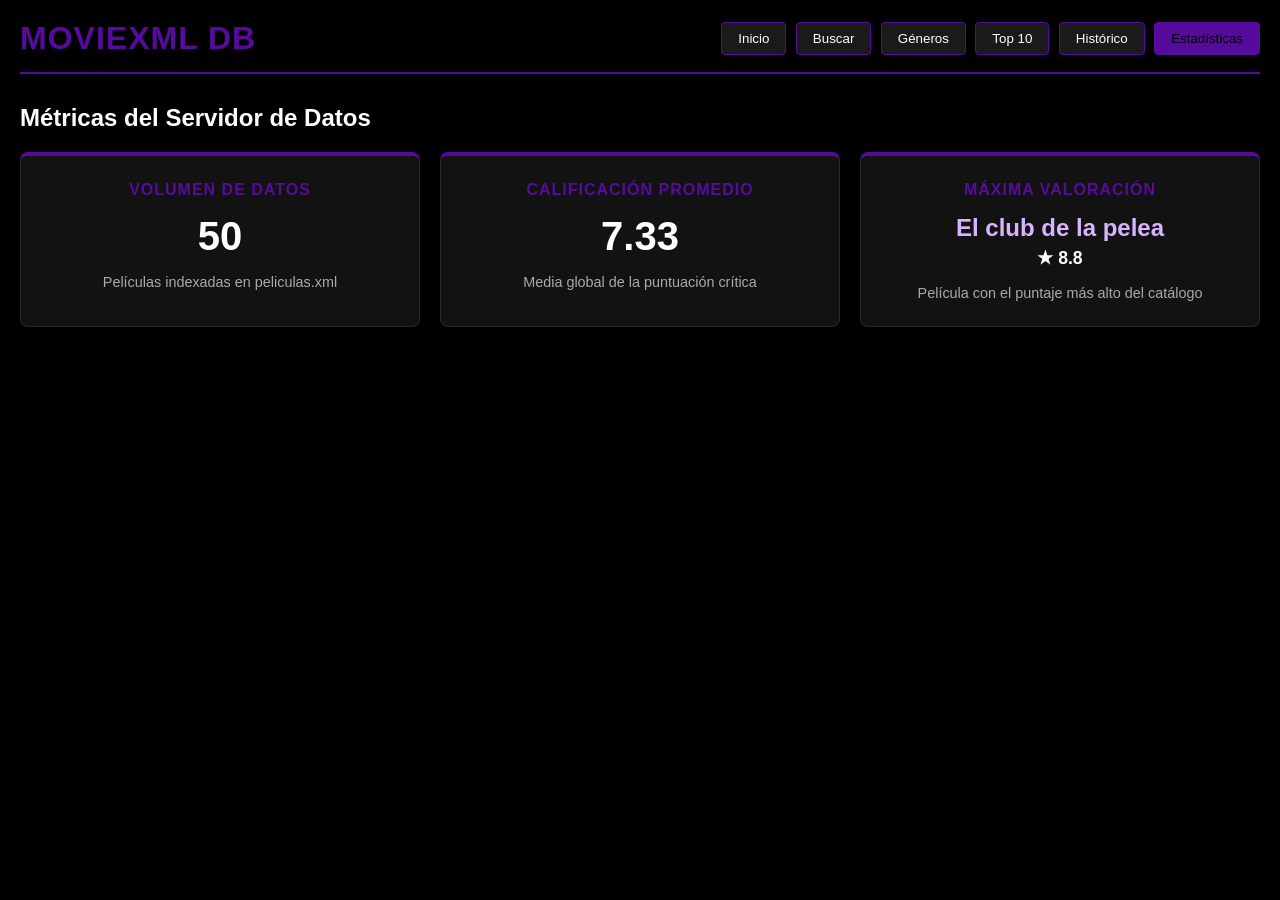
==== acerca.html @ b67cfee2 "detalle y acerca" ====
<!DOCTYPE html>
<html lang="es">
<head>
    <meta charset="UTF-8">
    <meta name="viewport" content="width=device-width, initial-scale=1.0">
    <title>XML Movie Reviews - Estadísticas</title>
    <link rel="stylesheet" href="estilo.css">
    <style>
        .grid-estadisticas {
            display: grid;
            grid-template-columns: repeat(auto-fit, minmax(280px, 1fr));
            gap: 20px;
            margin-top: 20px;
        }
        .tarjeta-metrica {
            background-color: #121212;
            border: 1px solid #2a2a2a;
            border-top: 4px solid #570b9d;
            padding: 25px;
            border-radius: 8px;
            text-align: center;
        }
        .valor-metrica {
            font-size: 2.5rem;
            font-weight: bold;
            color: #ffffff;
            margin: 15px 0;
        }
        .tarjeta-metrica h3 {
            color: #570b9d;
            margin: 0;
            text-transform: uppercase;
            font-size: 1rem;
            letter-spacing: 1px;
        }
        .descripcion-metrica {
            color: #aaa;
            font-size: 0.9rem;
        }
    </style>
</head>
<body>

    <header>
        <h1>MovieXML dB</h1>
        <nav>
            <a href="index.html"><button>Inicio</button></a>
            <a href="buscar.html"><button>Buscar</button></a>
            <a href="generos.html"><button>Géneros</button></a>
            <a href="top10.html"><button>Top 10</button></a>
            <a href="historico.html"><button>Histórico</button></a>
            <a href="acerca.html"><button style="background: #570b9d; color: black; border-color: #570b9d;">Estadísticas</button></a>
        </nav>
    </header>

    <main>
        <h2>Métricas del Servidor de Datos</h2>
        <div class="grid-estadisticas">
            
            <div class="tarjeta-metrica">
                <h3>Volumen de Datos</h3>
                <div id="total-peliculas" class="valor-metrica">...</div>
                <div class="descripcion-metrica">Películas indexadas en peliculas.xml</div>
            </div>

            <div class="tarjeta-metrica">
                <h3>Calificación Promedio</h3>
                <div id="promedio-rating" class="valor-metrica">...</div>
                <div class="descripcion-metrica">Media global de la puntuación crítica</div>
            </div>

            <div class="tarjeta-metrica">
                <h3>Máxima Valoración</h3>
                <div id="mejor-pelicula" class="valor-metrica" style="font-size: 1.5rem; color: #d8b4fe;">...</div>
                <div class="descripcion-metrica">Película con el puntaje más alto del catálogo</div>
            </div>

        </div>
    </main>

    <script>
        async function calcularMetricas() {
            try {
                const respuesta = await fetch('peliculas.xml');
                const textoXML = await respuesta.text();
                const parser = new DOMParser();
                const xml = parser.parseFromString(textoXML, "text/xml");

                const peliculas = xml.getElementsByTagName("pelicula");
                const total = peliculas.length;

                let sumaRatings = 0;
                let maxRating = -1;
                let tituloMaxRating = "";

                for (let i = 0; i < total; i++) {
                    const titulo = peliculas[i].getElementsByTagName("titulo")[0].textContent;
                    const rating = parseFloat(peliculas[i].getElementsByTagName("puntuacion_general")[0].textContent);

                    sumaRatings += rating;

                    if (rating > maxRating) {
                        maxRating = rating;
                        tituloMaxRating = titulo;
                    }
                }

                const promedio = total > 0 ? (sumaRatings / total).toFixed(2) : 0;

                document.getElementById("total-peliculas").textContent = total;
                document.getElementById("promedio-rating").textContent = promedio;
                document.getElementById("mejor-pelicula").innerHTML = `${tituloMaxRating} <br><span style='font-size: 1.1rem; color: #fff;'>★ ${maxRating}</span>`;

            } catch (error) {
                console.error(error);
            }
        }

        window.onload = calcularMetricas;
    </script>
</body>
</html>
---- estilo.css ----
body {
    font-family: 'Segoe UI', Tahoma, Geneva, Verdana, sans-serif;
    background-color: #000000; 
    color: #ffffff; 
    margin: 0;
    padding: 20px;
}

header {
    display: flex;
    justify-content: space-between;
    align-items: center;
    border-bottom: 2px solid #570b9d; 
    padding-bottom: 15px;
    margin-bottom: 30px;
}

header h1 {
    color: #570b9d; 
    margin: 0;
    font-weight: bold;
    text-transform: uppercase;
    letter-spacing: 1px;
}

nav a {
    text-decoration: none;
}

nav button {
    background: #1a1a1a; 
    color: #ffffff; 
    border: 1px solid #570b9d; 
    padding: 8px 16px;
    margin-left: 5px;
    cursor: pointer;
    border-radius: 4px;
    transition: all 0.2s ease-in-out;
}

nav button:hover {
    background: #570b9d;
    color: #000000; 
    border-color: #570b9d;
    box-shadow: 0 0 10px #570b9d; 
}

.grid-peliculas {
    display: grid;
    grid-template-columns: repeat(auto-fill, minmax(240px, 1fr));
    gap: 20px;
}

.tarjeta-pelicula {
    background-color: #121212; 
    border: 1px solid #2a2a2a;
    padding: 20px;
    border-radius: 8px;
    display: flex;
    flex-direction: column;
    justify-content: space-between;
    transition: transform 0.2s, border-color 0.2s, box-shadow 0.2s;
}

.tarjeta-pelicula:hover {
    transform: translateY(-4px);
    border-color: #570b9d;
    box-shadow: 0 4px 15px rgba(87, 11, 157, 0.3);
}

.titulo-peli {
    color: #ffffff; 
    font-size: 1.2rem;
    margin: 0 0 10px 0;
}

.info-peli {
    font-size: 0.9rem;
    color: #ccc; 
    margin: 5px 0;
}

.info-peli strong {
    color: #570b9d; 
}

.rating-peli {
    color: #d8b4fe; 
    font-weight: bold;
    margin-top: 10px;
}

.btn-ver {
    display: inline-block;
    margin-top: 15px;
    background: #1a1a1a;
    color: #ffffff;
    text-align: center;
    padding: 8px 12px;
    border: 1px solid #570b9d;
    border-radius: 4px;
    text-decoration: none;
    font-size: 0.9rem;
    transition: all 0.2s;
}

.btn-ver:hover {
    background: #570b9d;
    color: #000000;
    font-weight: bold;
}
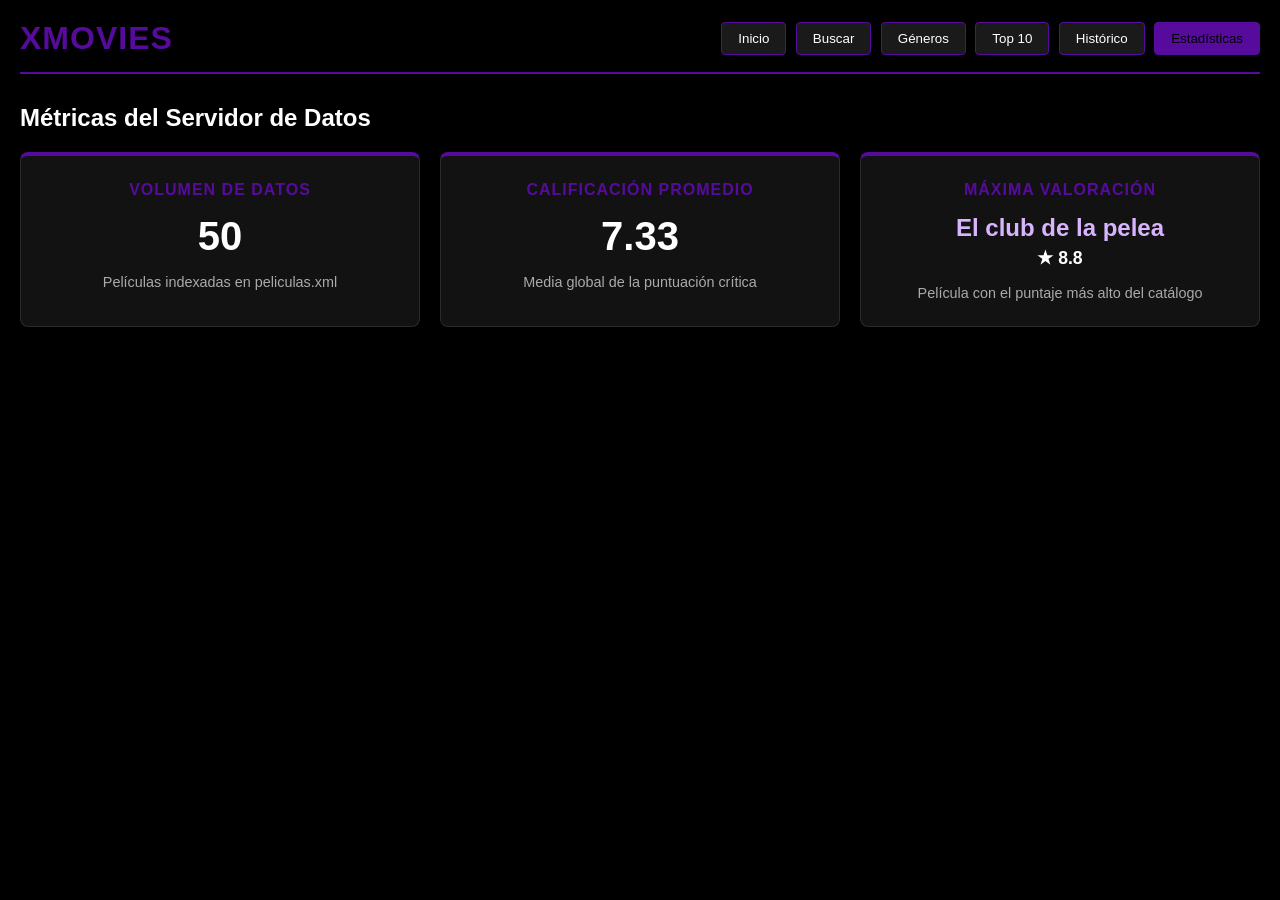
==== commit 530fca94: "nombre" ====
--- a/acerca.html
+++ b/acerca.html
@@ -42,7 +42,7 @@
 <body>
 
     <header>
-        <h1>MovieXML dB</h1>
+        <h1>XMovies</h1>
         <nav>
             <a href="index.html"><button>Inicio</button></a>
             <a href="buscar.html"><button>Buscar</button></a>
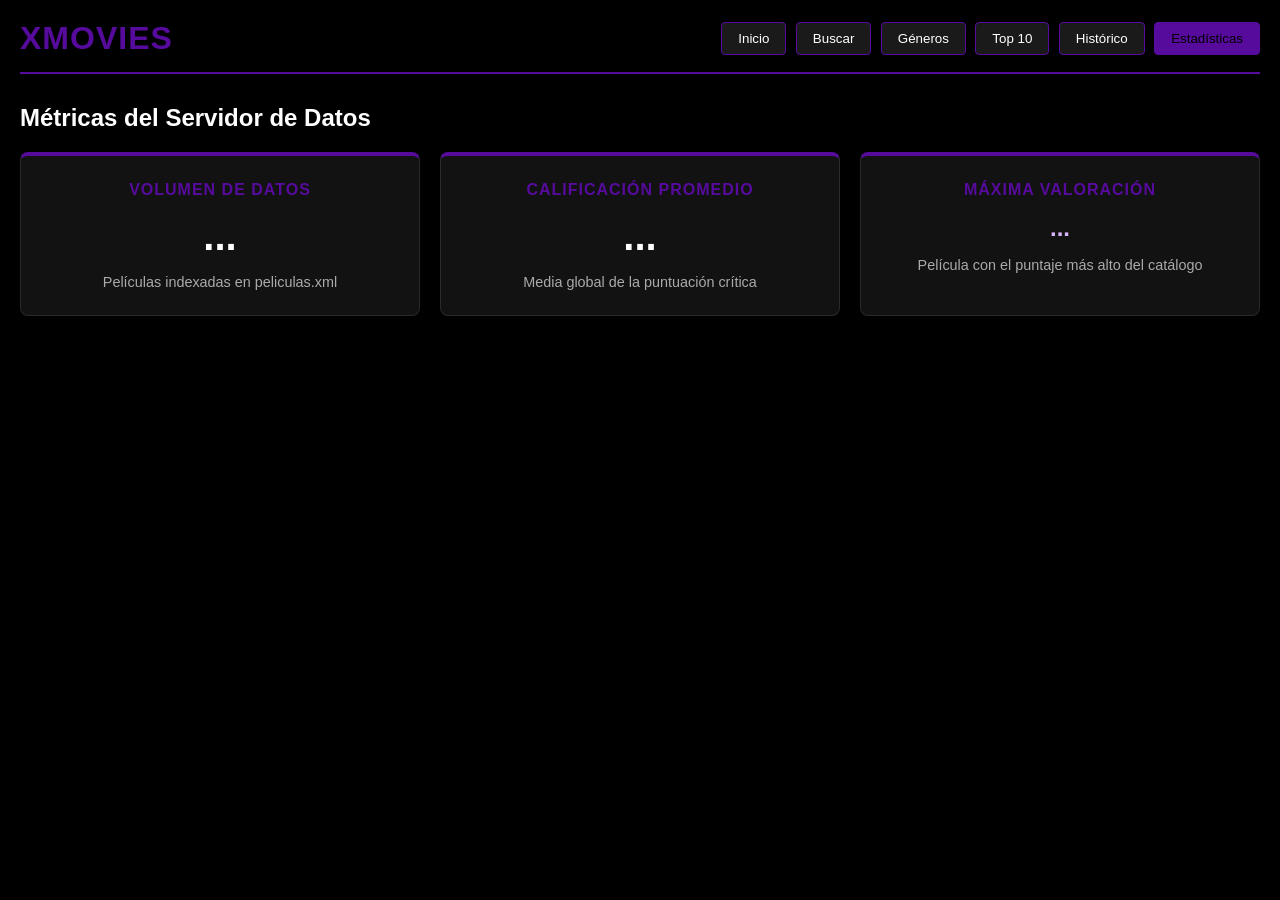
==== commit 8931fe36: "correcciones" ====
--- a/acerca.html
+++ b/acerca.html
@@ -77,46 +77,5 @@
 
         </div>
     </main>
-
-    <script>
-        async function calcularMetricas() {
-            try {
-                const respuesta = await fetch('peliculas.xml');
-                const textoXML = await respuesta.text();
-                const parser = new DOMParser();
-                const xml = parser.parseFromString(textoXML, "text/xml");
-
-                const peliculas = xml.getElementsByTagName("pelicula");
-                const total = peliculas.length;
-
-                let sumaRatings = 0;
-                let maxRating = -1;
-                let tituloMaxRating = "";
-
-                for (let i = 0; i < total; i++) {
-                    const titulo = peliculas[i].getElementsByTagName("titulo")[0].textContent;
-                    const rating = parseFloat(peliculas[i].getElementsByTagName("puntuacion_general")[0].textContent);
-
-                    sumaRatings += rating;
-
-                    if (rating > maxRating) {
-                        maxRating = rating;
-                        tituloMaxRating = titulo;
-                    }
-                }
-
-                const promedio = total > 0 ? (sumaRatings / total).toFixed(2) : 0;
-
-                document.getElementById("total-peliculas").textContent = total;
-                document.getElementById("promedio-rating").textContent = promedio;
-                document.getElementById("mejor-pelicula").innerHTML = `${tituloMaxRating} <br><span style='font-size: 1.1rem; color: #fff;'>★ ${maxRating}</span>`;
-
-            } catch (error) {
-                console.error(error);
-            }
-        }
-
-        window.onload = calcularMetricas;
-    </script>
 </body>
 </html>
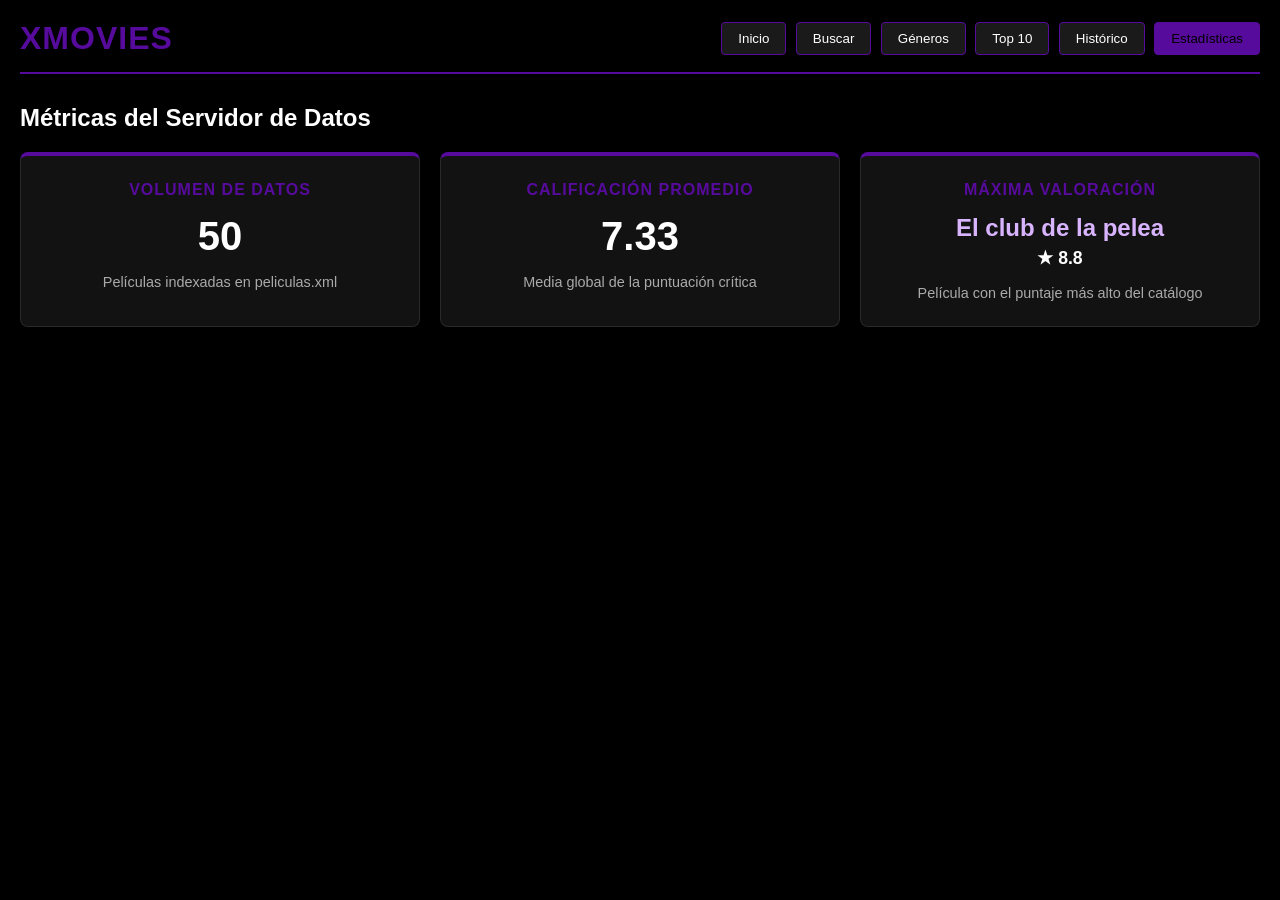
==== commit f3d82d80: "carteles" ====
--- a/acerca.html
+++ b/acerca.html
@@ -3,7 +3,7 @@
 <head>
     <meta charset="UTF-8">
     <meta name="viewport" content="width=device-width, initial-scale=1.0">
-    <title>XML Movie Reviews - Estadísticas</title>
+    <title>XMovies - Estadísticas</title>
     <link rel="stylesheet" href="estilo.css">
     <style>
         .grid-estadisticas {
@@ -77,5 +77,7 @@
 
         </div>
     </main>
+    <script src="cerebro.js"></script>
+    <script>window.onload = calcularMetricas;</script>
 </body>
 </html>
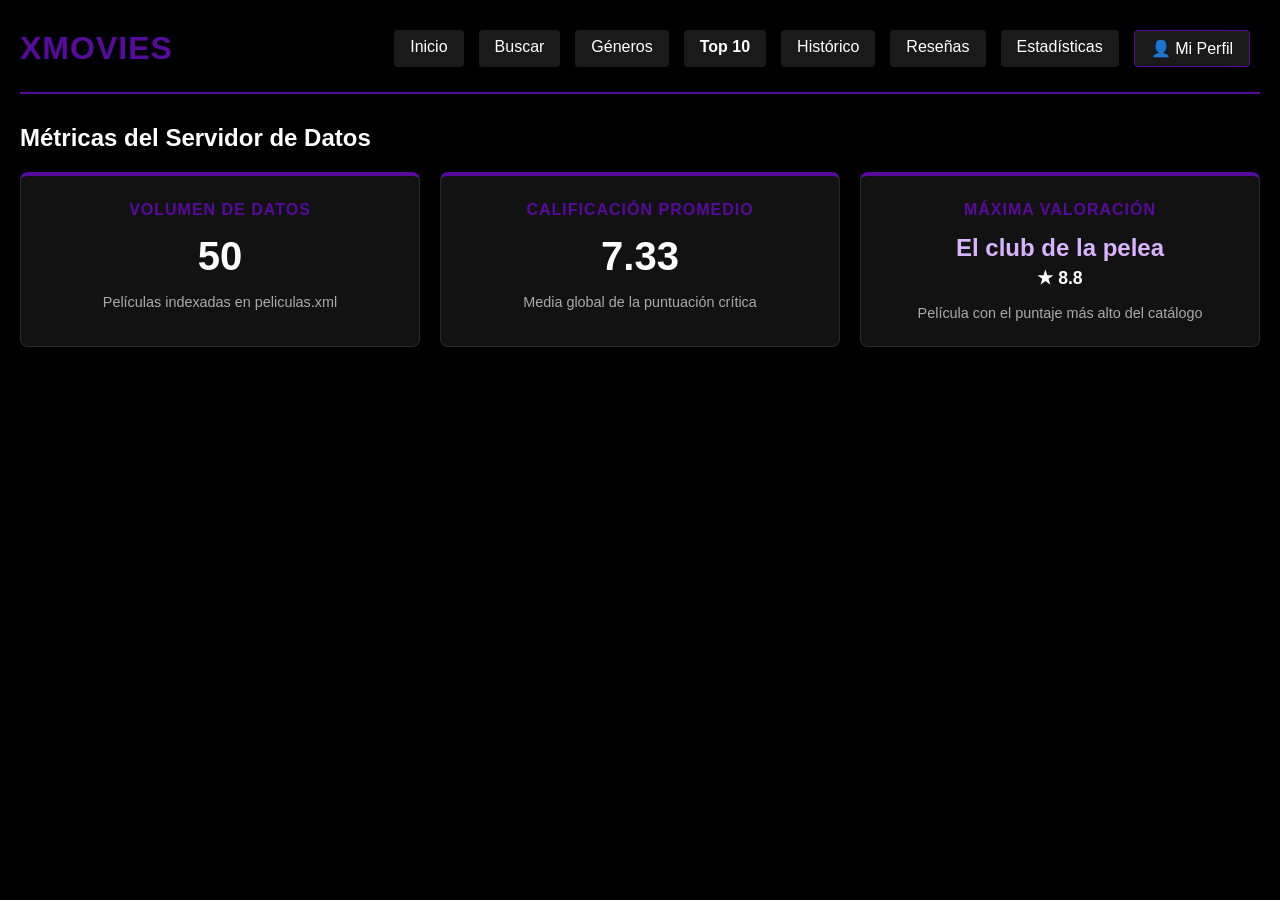
==== commit 091343f8: "Últimas correcciones" ====
--- a/acerca.html
+++ b/acerca.html
@@ -43,13 +43,15 @@
 
     <header>
         <h1>XMovies</h1>
-        <nav>
-            <a href="index.html"><button>Inicio</button></a>
-            <a href="buscar.html"><button>Buscar</button></a>
-            <a href="generos.html"><button>Géneros</button></a>
-            <a href="top10.html"><button>Top 10</button></a>
-            <a href="historico.html"><button>Histórico</button></a>
-            <a href="acerca.html"><button style="background: #570b9d; color: black; border-color: #570b9d;">Estadísticas</button></a>
+        <nav style="display: flex; gap: 15px; justify-content: flex-end; padding: 10px;">
+            <a href="index.html" style="color: white; text-decoration: none; padding: 8px 16px; background-color: #1a1a1a; border-radius: 4px;">Inicio</a>
+            <a href="buscar.html" style="color: white; text-decoration: none; padding: 8px 16px; background-color: #1a1a1a; border-radius: 4px;">Buscar</a>
+            <a href="generos.html" style="color: white; text-decoration: none; padding: 8px 16px; background-color: #1a1a1a; border-radius: 4px;">Géneros</a>
+            <a href="top10.html" style="color: white; text-decoration: none; padding: 8px 16px; background-color: #1a1a1a; border-radius: 4px; font-weight: bold;">Top 10</a>
+            <a href="historico.html" style="color: white; text-decoration: none; padding: 8px 16px; background-color: #1a1a1a; border-radius: 4px;">Histórico</a>
+            <a href="reseñas.html" style="color: white; text-decoration: none; padding: 8px 16px; background-color: #1a1a1a; border-radius: 4px;">Reseñas</a>
+            <a href="acerca.html" style="color: white; text-decoration: none; padding: 8px 16px; background-color: #1a1a1a; border-radius: 4px;">Estadísticas</a>
+            <a href="perfil.html" style="color: white; text-decoration: none; padding: 8px 16px; background-color: #1a1a1a; border-radius: 4px; border: 1px solid #570b9d;">👤 Mi Perfil</a>
         </nav>
     </header>
 
